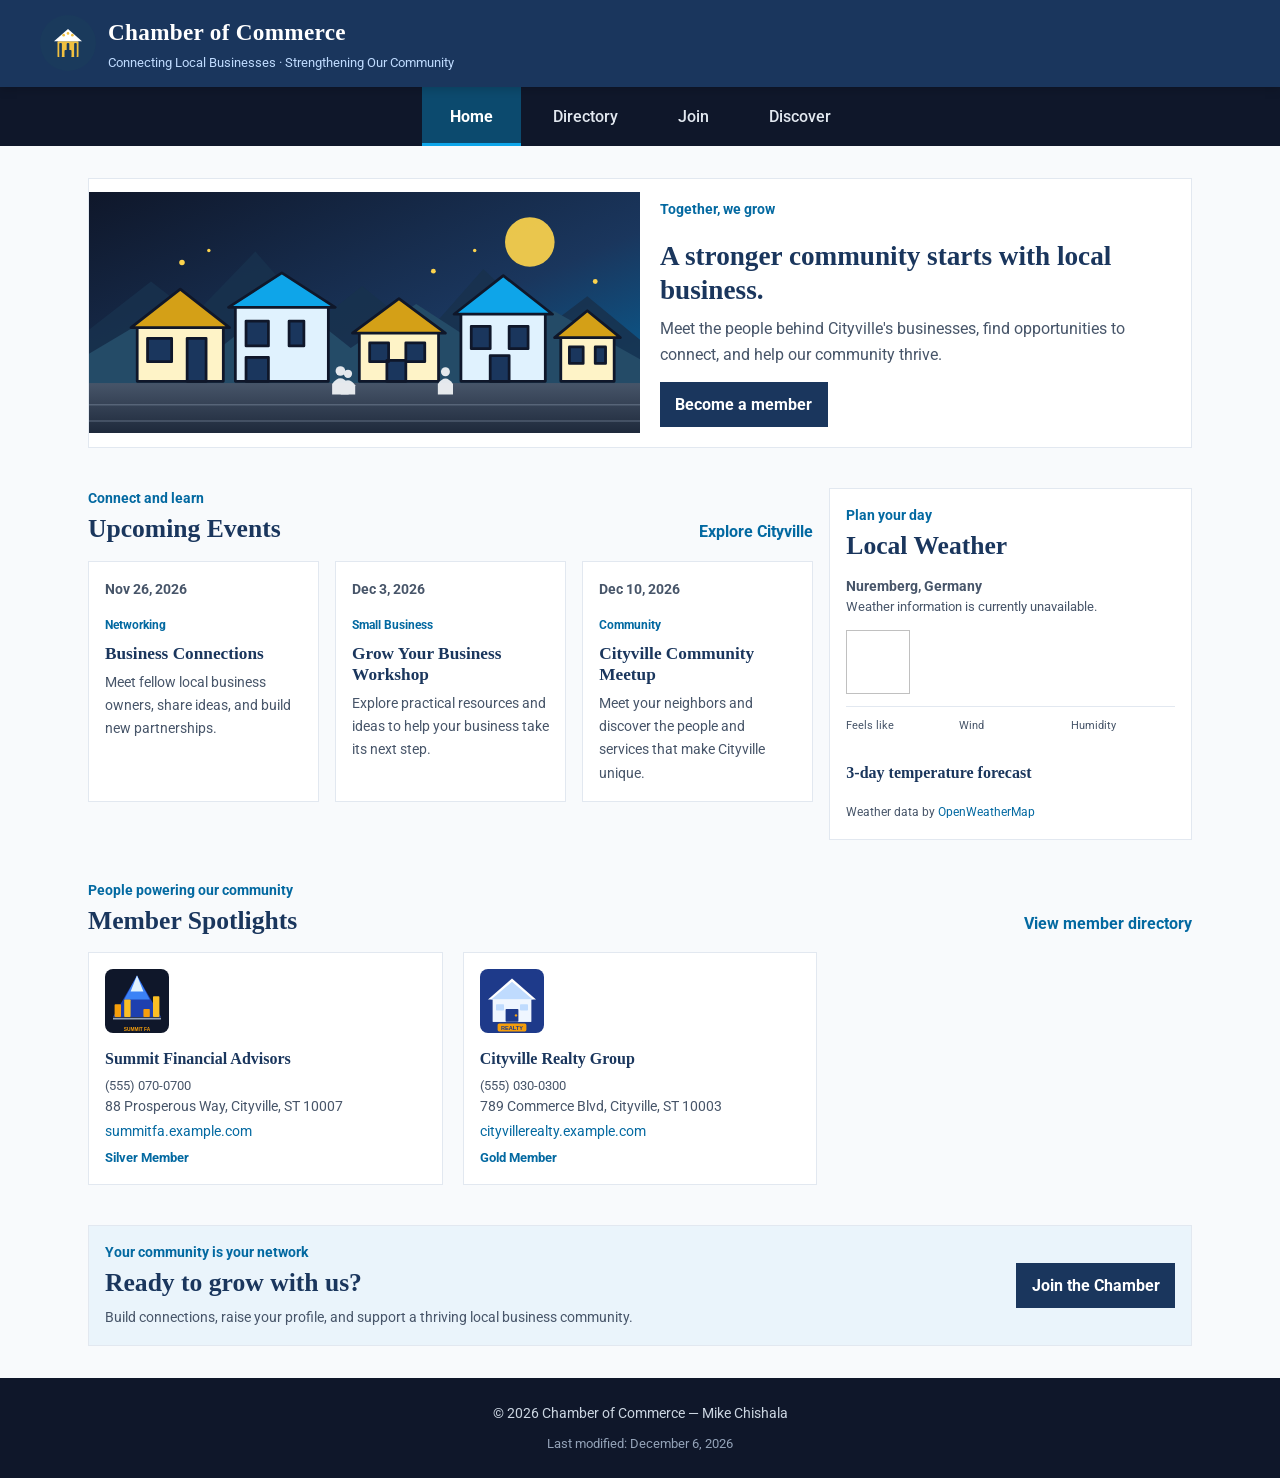
==== chamber/index.html @ 80c15a7c "home page for the chamber work." ====
<!DOCTYPE html>
<html lang="en">

<head>
  <meta charset="UTF-8">
  <meta name="viewport" content="width=device-width, initial-scale=1.0">

  <title>Home | Chamber of Commerce</title>
  <meta name="description"
        content="Connect with local businesses, discover community events, check local weather, and grow your business with the Chamber of Commerce.">
  <meta name="author" content="Mike Chishala">

  <link rel="icon" type="image/svg+xml" href="images/favicon.svg">
  <link rel="apple-touch-icon" href="images/favicon.svg">

  <link rel="preconnect" href="https://fonts.googleapis.com">
  <link rel="preconnect" href="https://fonts.gstatic.com" crossorigin>
  <link href="https://fonts.googleapis.com/css2?family=Roboto:wght@400;700&display=swap"
        rel="stylesheet" media="print" onload="this.media='all'">
  <noscript>
    <link href="https://fonts.googleapis.com/css2?family=Roboto:wght@400;700&display=swap" rel="stylesheet">
  </noscript>

  <meta property="og:type" content="website">
  <meta property="og:site_name" content="Chamber of Commerce">
  <meta property="og:title" content="Home | Chamber of Commerce">
  <meta property="og:description"
        content="Connect with local businesses, discover community events, check local weather, and grow your business with the Chamber of Commerce.">
  <meta property="og:image" content="https://bankai-code-op.github.io/wdd231/chamber/images/og-image.svg">
  <meta property="og:image:type" content="image/svg+xml">
  <meta property="og:image:width" content="1200">
  <meta property="og:image:height" content="630">
  <meta property="og:image:alt" content="Chamber of Commerce — connecting local businesses">
  <meta property="og:url" content="https://bankai-code-op.github.io/wdd231/chamber/index.html">
  <meta property="og:locale" content="en_US">

  <link rel="stylesheet" href="styles/normalize.css">
  <link rel="stylesheet" href="styles/small.css">
  <link rel="stylesheet" href="styles/larger.css" media="screen and (min-width: 768px)">

  <script src="scripts/navigation.js" defer></script>
  <script src="scripts/footer.js" defer></script>
  <script src="scripts/weather-config.local.js" defer></script>
  <script src="scripts/home.js" defer></script>
</head>

<body>
  <header>

    <div class="header-brand">

      <img src="images/favicon.svg"
           alt="Chamber of Commerce logo"
           width="48" height="48"
           class="header-logo">
      <div class="header-text">
        <span class="header-title">Chamber of Commerce</span>
        <p class="header-tagline">Connecting Local Businesses · Strengthening Our Community</p>
      </div>

    </div>

    <button id="menu" aria-label="Toggle navigation menu" aria-expanded="false">&#9776;</button>
  </header>

  <nav id="nav-bar" aria-label="Primary navigation">
    <a href="index.html" class="active" aria-current="page">Home</a>
    <a href="directory.html">Directory</a>
    <a href="join.html">Join</a>
    <a href="discover.html">Discover</a>
  </nav>

  <main class="home-main">

    <section class="home-hero" aria-labelledby="welcome-heading">
      <img class="hero-image"
           src="images/chamber-hero.svg"
           alt="Illustrated Cityville storefronts and community gathering beneath a bright sky"
           width="1600" height="700"
           fetchpriority="high" />

      <div class="hero-content">
        <p class="hero-eyebrow">Together, we grow</p>
        <h1 id="welcome-heading">A stronger community starts with local business.</h1>
        <p>Meet the people behind Cityville's businesses, find opportunities to connect, and help our community thrive.</p>
        <a class="button button-gold" href="join.html">Become a member</a>
      </div>

    </section>

    <div class="home-info-grid">

      <section class="home-section events-section" aria-labelledby="events-heading">

        <div class="section-heading">
          <div>
            <p class="section-eyebrow">Connect and learn</p>
            <h2 id="events-heading">Upcoming Events</h2>
          </div>
          <a class="text-link" href="discover.html">Explore Cityville</a>
        </div>

        <div class="event-grid">

          <article class="event-card">
            <p class="event-date"><time datetime="2026-11-26">Nov 26, 2026</time></p>
            <span class="event-label">Networking</span>
            <h3>Business Connections</h3>
            <p>Meet fellow local business owners, share ideas, and build new partnerships.</p>
          </article>

          <article class="event-card">
            <p class="event-date"><time datetime="2026-12-03">Dec 3, 2026</time></p>
            <span class="event-label">Small Business</span>
            <h3>Grow Your Business Workshop</h3>
            <p>Explore practical resources and ideas to help your business take its next step.</p>
          </article>

          <article class="event-card">

            <p class="event-date"><time datetime="2026-12-10">Dec 10, 2026</time></p>
            <span class="event-label">Community</span>
            <h3>Cityville Community Meetup</h3>
            <p>Meet your neighbors and discover the people and services that make Cityville unique.</p>
          </article>

        </div>
      </section>

      <section class="weather-section" aria-labelledby="weather-heading">
        <div class="section-heading">

          <div>
            <p class="section-eyebrow">Plan your day</p>
            <h2 id="weather-heading">Local Weather</h2>
          </div>

        </div>

        <div class="weather-current" aria-live="polite">

          <p class="weather-location">Nuremberg, Germany</p>
          <p id="weather-status">Loading current conditions…</p>
          <div id="weather-current-details" class="weather-current-details" hidden>
            <img id="weather-icon" class="weather-icon" alt="" width="64" height="64">

            <div>
              <p id="weather-temperature" class="weather-temperature"></p>
              <p id="weather-description" class="weather-description"></p>
            </div>

          </div>

          <dl id="weather-extras" class="weather-extras" hidden>
            <div><dt>Feels like</dt>
            <dd id="weather-feels-like"></dd>
            </div>

            <div><dt>Wind</dt>
            <dd id="weather-wind"></dd>
            </div>
            
            <div><dt>Humidity</dt>
            <dd id="weather-humidity"></dd>
            </div>
          </dl>

        </div>
        <div class="weather-forecast">
          
          <h3>3-day temperature forecast</h3>
          <ul id="weather-forecast-list" aria-live="polite">
            <li>Forecast loading…</li>
          </ul>

        </div>

        <p class="weather-credit">Weather data by <a href="https://openweathermap.org/" target="_blank" rel="noopener noreferrer">OpenWeatherMap</a></p>
      </section>
    </div>

    <section class="home-section member-spotlights" aria-labelledby="spotlights-heading">

      <div class="section-heading">

        <div>
          <p class="section-eyebrow">People powering our community</p>
          <h2 id="spotlights-heading">Member Spotlights</h2>
        </div>

        <a class="text-link" href="directory.html">View member directory</a>
      </div>

      <div class="spotlight-grid" id="spotlight-cards" aria-live="polite">
        <p class="spotlight-status">Loading member spotlights…</p>
      </div>
    </section>

    <section class="join-banner" aria-labelledby="join-heading">

      <div>
        <p class="section-eyebrow">Your community is your network</p>
        <h2 id="join-heading">Ready to grow with us?</h2>
        <p>Build connections, raise your profile, and support a thriving local business community.</p>
      </div>

      <a class="button button-light" href="join.html">Join the Chamber</a>
      
    </section>
  </main>

  <footer>
    <p>&copy; <span id="currentYear"></span> Chamber of Commerce &mdash; Mike Chishala</p>
    <p id="lastModified">Last modified: —</p>
  </footer>
</body>
</html>
---- chamber/styles/small.css ----
:root {
    --clr-primary-dark: #0f172a;
    --clr-primary: #1a365d;
    --clr-secondary: #0369a1;
    --clr-accent: #0ea5e9;
    --clr-gold: #d4a017;
    --clr-gold-light: #fef3c7;
    --clr-bg-page: #f8fafc;
    --clr-bg-card: #fff;
    --clr-border: #e2e8f0;
    --clr-text: #0f172a;
    --clr-text-muted: #475569;
    --clr-white: #fff;
    --ff-heading: 'Georgia', 'Times New Roman', serif;
    --ff-body: 'Roboto', 'Segoe UI', Arial, sans-serif;
    --transition: .2s ease;
    --radius: 8px;
    --shadow-sm: 0 2px 8px rgba(15, 23, 42, 0.07);
    --shadow-md: 0 4px 16px rgba(15, 23, 42, 0.11)
}

.member-card .website:hover,
.member-card .website:focus-visible {
    color: #075985;
    outline-color: #075985
}

*,
*::before,
*::after {
    box-sizing: border-box;
    margin: 0;
    padding: 0
}

html {
    scroll-behavior: smooth;
    overflow-x: hidden;
    font-size: 16px
}

body {
    font-family: var(--ff-body);
    background-color: var(--clr-bg-page);
    color: var(--clr-text);
    line-height: 1.6;
    min-height: 100vh;
    display: flex;
    flex-direction: column;
    overflow-x: hidden;
    -webkit-font-smoothing: antialiased
}

img {
    max-width: 100%;
    height: auto;
    display: block
}

a {
    color: var(--clr-secondary);
    text-decoration: none
}

a:hover,
a:focus-visible {
    color: #0369a1;
    text-decoration: underline;
    outline: 2px solid var(--clr-secondary);
    outline-offset: 2px
}

h1,
h2,
h3,
h4 {
    font-family: var(--ff-heading);
    line-height: 1.25
}

header {
    background-color: var(--clr-primary);
    color: var(--clr-white);
    display: flex;
    align-items: center;
    justify-content: space-between;
    padding: .75rem 1rem;
    box-shadow: 0 2px 10px rgba(0, 0, 0, 0.18);
    position: sticky;
    top: 0;
    z-index: 100
}

.header-brand {
    display: flex;
    align-items: center;
    gap: .75rem;
    min-width: 0
}

.header-logo {
    width: 48px;
    height: 48px;
    flex-shrink: 0;
    border-radius: 6px
}

.header-text {
    min-width: 0
}

.header-title {
    font-family: var(--ff-heading);
    font-size: 1.1rem;
    font-weight: 700;
    color: var(--clr-white);
    letter-spacing: .3px;
    white-space: nowrap;
    overflow: hidden;
    text-overflow: ellipsis
}

.header-tagline {
    font-size: .72rem;
    color: #bfdbfe;
    margin-top: .1rem;
    white-space: nowrap;
    overflow: hidden;
    text-overflow: ellipsis
}

#menu {
    background: transparent;
    border: 1px solid rgba(255, 255, 255, 0.35);
    color: var(--clr-white);
    font-size: 1.5rem;
    line-height: 1;
    width: 44px;
    height: 44px;
    border-radius: var(--radius);
    cursor: pointer;
    display: flex;
    align-items: center;
    justify-content: center;
    flex-shrink: 0;
    transition: background-color var(--transition), border-color var(--transition)
}

#menu:hover,
#menu:focus-visible {
    background-color: rgba(255, 255, 255, 0.2);
    border-color: var(--clr-white);
    outline: 0
}

#nav-bar {
    display: none;
    flex-direction: column;
    background-color: var(--clr-primary-dark);
    width: 100%
}

#nav-bar.open {
    display: flex
}

#nav-bar a {
    display: block;
    color: #e2e8f0;
    text-decoration: none;
    padding: .9rem 1.25rem;
    font-size: 1rem;
    font-weight: 500;
    border-bottom: 1px solid rgba(255, 255, 255, 0.07);
    border-left: 4px solid transparent;
    transition: background-color var(--transition), color var(--transition), border-color var(--transition)
}

#nav-bar a:hover,
#nav-bar a:focus-visible {
    background-color: #075985;
    color: var(--clr-white);
    border-left-color: var(--clr-accent);
    outline: 0
}

#nav-bar a.active,
#nav-bar a[aria-current="page"] {
    background-color: #0c4a6e;
    color: var(--clr-white);
    font-weight: 700;
    border-left-color: var(--clr-accent)
}

main {
    flex: 1;
    width: 100%;
    padding: 1.25rem 1rem;
    display: flex;
    flex-direction: column;
    gap: 1.5rem
}

.directory-section h1 {
    font-size: 1.6rem;
    color: var(--clr-primary);
    border-bottom: 3px solid var(--clr-secondary);
    padding-bottom: .35rem;
    margin-bottom: .5rem
}

.directory-section>p {
    color: var(--clr-text-muted);
    margin-bottom: 1.25rem;
    font-size: .95rem
}

.view-controls {
    display: flex;
    gap: .5rem;
    margin-bottom: 1rem;
    align-items: center
}

.view-btn {
    background: var(--clr-bg-card);
    border: 1px solid var(--clr-border);
    border-radius: var(--radius);
    color: var(--clr-text-muted);
    cursor: pointer;
    font-size: 1.1rem;
    width: 38px;
    height: 38px;
    display: flex;
    align-items: center;
    justify-content: center;
    transition: background-color var(--transition), color var(--transition), border-color var(--transition)
}

.view-btn:hover,
.view-btn:focus-visible {
    background-color: var(--clr-primary);
    color: var(--clr-white);
    border-color: var(--clr-primary);
    outline: 0
}

.view-btn.active {
    background-color: var(--clr-primary);
    color: var(--clr-white);
    border-color: var(--clr-primary)
}

#member-cards {
    display: grid;
    grid-template-columns: 1fr;
    gap: 1rem;
    min-height: 400px
}

#member-cards.list-view {
    grid-template-columns: 1fr;
    gap: .6rem
}

.member-card {
    background: var(--clr-bg-card);
    border: 1px solid var(--clr-border);
    border-radius: var(--radius);
    padding: 1.25rem;
    box-shadow: var(--shadow-sm);
    display: flex;
    flex-direction: column;
    gap: .4rem;
    transition: transform var(--transition), box-shadow var(--transition)
}

.member-card:hover {
    transform: translateY(-3px);
    box-shadow: var(--shadow-md)
}

.member-card img {
    width: 80px;
    height: 80px;
    object-fit: contain;
    border-radius: 6px;
    margin-bottom: .5rem;
    align-self: center
}

.member-card h2 {
    font-family: var(--ff-heading);
    font-size: 1.1rem;
    color: var(--clr-primary)
}

.member-card address {
    font-style: normal;
    font-size: .88rem;
    color: var(--clr-text-muted);
    line-height: 1.5
}

.member-card .phone {
    font-size: .9rem;
    color: var(--clr-text)
}

.member-card .website {
    font-size: .88rem;
    font-weight: 500
}

.membership-level {
    display: inline-block;
    font-size: .72rem;
    font-weight: 700;
    letter-spacing: .5px;
    text-transform: uppercase;
    padding: .2rem .6rem;
    border-radius: 999px;
    align-self: flex-start;
    margin-top: .25rem
}

.membership-level.member {
    background-color: var(--clr-border);
    color: var(--clr-text-muted)
}

.membership-level.silver {
    background-color: #f1f5f9;
    color: #475569;
    border: 1px solid #94a3b8
}

.membership-level.gold {
    background-color: var(--clr-gold-light);
    color: #92400e;
    border: 1px solid var(--clr-gold)
}

.member-card .industry {
    font-size: .75rem;
    font-weight: 600;
    text-transform: uppercase;
    letter-spacing: .5px;
    color: var(--clr-secondary);
    margin-bottom: .1rem
}

.member-card .tagline {
    font-size: .82rem;
    color: var(--clr-text-muted);
    font-style: italic;
    margin-top: .2rem
}

.member-card .founded {
    font-size: .78rem;
    color: var(--clr-text-muted)
}

.loading-msg,
.error-msg {
    grid-column: 1 / -1;
    text-align: center;
    padding: 2rem 1rem;
    color: var(--clr-text-muted);
    font-size: 1rem
}

.error-msg {
    color: #b91c1c;
    background-color: #fff1f2;
    border: 1px solid #fecdd3;
    border-radius: var(--radius)
}

#member-cards.list-view .member-card {
    flex-direction: row;
    align-items: center;
    gap: 1rem;
    padding: .75rem 1rem
}

#member-cards.list-view .member-card img {
    width: 50px;
    height: 50px;
    margin-bottom: 0;
    flex-shrink: 0
}

#member-cards.list-view .member-card h2 {
    font-size: 1rem
}

#member-cards.list-view .member-card address,
#member-cards.list-view .member-card .phone,
#member-cards.list-view .member-card .website {
    font-size: .82rem
}

#member-cards.list-view .member-card .tagline,
#member-cards.list-view .member-card .founded {
    display: none
}

footer {
    background-color: var(--clr-primary-dark);
    color: #e2e8f0;
    text-align: center;
    padding: 1.5rem 1rem;
    margin-top: auto;
    display: flex;
    flex-direction: column;
    align-items: center;
    gap: .6rem
}

footer p {
    font-size: .88rem;
    color: #cbd5e1
}

#lastModified {
    font-size: .8rem;
    color: #94a3b8;
    min-height: 1.2em
}

.home-main {
    gap: 1.5rem
}

.home-hero {
    display: flex;
    flex-direction: column;
    background: var(--clr-bg-card);
    border: 1px solid var(--clr-border)
}

.hero-image {
    width: 100%;
    height: auto
}

.hero-content {
    padding: 1.25rem
}

.hero-eyebrow,
.section-eyebrow {
    color: var(--clr-secondary);
    font-size: .85rem;
    font-weight: 700;
    margin-bottom: .35rem
}

.home-hero h1 {
    color: var(--clr-primary);
    font-size: 1.7rem;
    margin-bottom: .6rem
}

.home-hero .hero-content > p:not(.hero-eyebrow) {
    color: var(--clr-text-muted);
    margin-bottom: .9rem
}

.button {
    display: inline-block;
    padding: .55rem .9rem;
    border: 1px solid var(--clr-primary);
    font-weight: 700;
}

.button-gold,
.button-light {
    color: var(--clr-white);
    background: var(--clr-primary);
    border-color: var(--clr-primary)
}

.home-section {
    display: flex;
    flex-direction: column;
    gap: 1rem
}

.home-info-grid {
    display: grid;
    grid-template-columns: 1fr;
    gap: 1.25rem
}

.section-heading {
    display: flex;
    flex-direction: column;
    align-items: flex-start;
    gap: .6rem
}

.section-heading h2,
.join-banner h2 {
    color: var(--clr-primary);
    font-size: 1.4rem
}

.section-heading .section-eyebrow,
.join-banner .section-eyebrow {
    margin-bottom: .2rem
}

.text-link {
    font-weight: 700
}

.event-grid,
.spotlight-grid {
    display: grid;
    grid-template-columns: 1fr;
    gap: 1rem
}

.event-card,
.spotlight-card {
    background: var(--clr-bg-card);
    border: 1px solid var(--clr-border);
}

.event-card {
    padding: 1rem
}

.event-date {
    margin-bottom: .6rem;
    color: var(--clr-text-muted);
    font-size: .82rem;
    font-weight: 700
}

.event-label {
    display: inline-block;
    margin-bottom: .55rem;
    color: var(--clr-secondary);
    font-size: .72rem;
    font-weight: 700
}

.event-card h3,
.spotlight-card h3 {
    color: var(--clr-primary);
    font-size: 1.08rem;
    margin-bottom: .4rem
}

.event-card p,
.spotlight-card p,
.join-banner p:not(.section-eyebrow) {
    color: var(--clr-text-muted);
    font-size: .9rem
}

.weather-section {
    padding: 1rem;
    border: 1px solid var(--clr-border);
    background: var(--clr-bg-card)
}

.weather-section .section-heading {
    margin-bottom: .85rem
}

.weather-location {
    color: var(--clr-text-muted);
    font-size: .85rem;
    font-weight: 700
}

#weather-status {
    min-height: 1.3rem;
    color: var(--clr-text-muted);
    font-size: .8rem
}

.weather-current-details {
    display: flex;
    align-items: center;
    gap: 1rem;
    margin: .75rem 0
}

.weather-icon {
    width: 64px;
    height: 64px;
    object-fit: contain
}

.weather-temperature {
    color: var(--clr-primary);
    font-size: 1.7rem;
    font-weight: 700;
}

.weather-description {
    color: var(--clr-text-muted);
    font-size: .9rem;
    text-transform: capitalize
}

.weather-extras {
    display: grid;
    grid-template-columns: repeat(3, 1fr);
    gap: .5rem;
    padding: .6rem 0;
    border-top: 1px solid var(--clr-border)
}

.weather-extras div {
    display: flex;
    flex-direction: column;
    gap: .15rem
}

.weather-extras dt {
    color: var(--clr-text-muted);
    font-size: .7rem
}

.weather-extras dd {
    color: var(--clr-primary);
    font-size: .8rem;
    font-weight: 700
}

.weather-forecast {
    margin-top: 1rem
}

.weather-forecast h3 {
    margin-bottom: .5rem;
    color: var(--clr-primary);
    font-size: 1rem
}

#weather-forecast-list {
    display: flex;
    flex-direction: column;
    gap: .35rem;
    list-style: none
}

#weather-forecast-list li {
    display: grid;
    grid-template-columns: minmax(4rem, 1fr) 2rem auto;
    align-items: center;
    gap: .4rem;
    padding: .35rem 0;
    border-top: 1px solid var(--clr-border);
    font-size: .78rem
}

.forecast-date {
    color: var(--clr-text-muted)
}

.forecast-condition {
    text-align: center;
    font-size: 1rem
}

.forecast-condition img {
    display: inline-block;
    width: 32px;
    height: 32px;
    vertical-align: middle
}

.forecast-temperatures {
    color: var(--clr-primary);
    font-weight: 700;
    text-align: right
}

.weather-credit {
    margin-top: .8rem;
    color: var(--clr-text-muted);
    font-size: .75rem
}

.spotlight-card {
    display: flex;
    align-items: center;
    gap: 1rem;
    padding: .8rem
}

.spotlight-card address {
    color: var(--clr-text-muted);
    font-size: .85rem;
    font-style: normal
}

.spotlight-card a {
    display: inline-block;
    margin-top: .2rem;
    font-size: .85rem
}

.spotlight-card img {
    width: 64px;
    height: 64px;
    flex: 0 0 64px;
    object-fit: contain
}

.spotlight-card h3 {
    font-size: 1rem
}

.spotlight-card p {
    font-size: .8rem
}

.spotlight-card .spotlight-level {
    margin-top: .25rem;
    color: var(--clr-secondary);
    font-weight: 700
}

.spotlight-status {
    grid-column: 1 / -1;
    padding: .75rem;
    color: var(--clr-text-muted)
}

.join-banner {
    display: flex;
    flex-direction: column;
    align-items: flex-start;
    gap: 1rem;
    padding: 1rem;
    border: 1px solid var(--clr-border);
    background: #eaf4fb
}

.join-banner h2 {
    margin-bottom: .4rem
}

.button-light {
    flex-shrink: 0
}
---- chamber/styles/larger.css ----
@media screen and (min-width:768px) {
    header {
        padding: .85rem 2.5rem
    }

    .header-logo {
        width: 56px;
        height: 56px
    }

    .header-title {
        font-size: 1.45rem
    }

    .header-tagline {
        font-size: .82rem
    }

    #menu {
        display: none
    }

    #nav-bar {
        display: flex !important;
        flex-direction: row;
        align-items: center;
        justify-content: center;
        background-color: var(--clr-primary-dark);
        gap: .25rem;
        padding: 0 2rem;
        width: 100%
    }

    #nav-bar a {
        display: inline-flex;
        align-items: center;
        justify-content: center;
        padding: .85rem 1.75rem;
        border-left: 0;
        border-bottom: 3px solid transparent;
        border-top: 3px solid transparent;
        font-size: 1rem;
        font-weight: 500;
        transition: background-color var(--transition), color var(--transition), border-color var(--transition)
    }

    #nav-bar a:hover,
    #nav-bar a:focus-visible {
        background-color: #075985;
        color: var(--clr-white);
        border-bottom-color: var(--clr-accent);
        outline: 0
    }

    #nav-bar a.active,
    #nav-bar a[aria-current="page"] {
        background-color: #0c4a6e;
        color: var(--clr-white);
        font-weight: 700;
        border-left: 0;
        border-bottom-color: var(--clr-accent)
    }

    main {
        padding: 2rem 3rem;
        max-width: 1200px;
        margin: 0 auto;
        width: 100%
    }

    .directory-section h1 {
        font-size: 2rem
    }

    .directory-section>p {
        font-size: 1rem
    }

    .home-main {
        gap: 2.5rem
    }

    .home-hero {
        flex-direction: row;
        align-items: center
    }

    .home-hero .hero-image,
    .home-hero .hero-content {
        width: 50%
    }

    .home-info-grid {
        grid-template-columns: 2fr 1fr;
        align-items: start;
        gap: 1rem
    }

    .events-section {
        min-width: 0
    }

    .home-hero .hero-content > p:not(.hero-eyebrow) {
        font-size: 1rem
    }

    .section-heading {
        flex-direction: row;
        align-items: flex-end;
        justify-content: space-between
    }

    .section-heading h2,
    .join-banner h2 {
        font-size: 1.6rem
    }

    .event-grid {
        grid-template-columns: repeat(2, 1fr);
        gap: 1rem
    }

    .spotlight-grid {
        grid-template-columns: repeat(3, 1fr);
        gap: 1.25rem
    }

    .spotlight-card {
        align-items: flex-start;
        flex-direction: column;
        padding: 1rem
    }

    .join-banner {
        flex-direction: row;
        align-items: center;
        justify-content: space-between
    }

    #member-cards {
        grid-template-columns: repeat(2, 1fr);
        gap: 1.25rem
    }

    .member-card img {
        width: 90px;
        height: 90px
    }

    .member-card h2 {
        font-size: 1.15rem
    }

    footer {
        flex-direction: column;
        justify-content: center;
        align-items: center;
        text-align: center;
        padding: 1.5rem 2.5rem
    }
}

@media screen and (min-width:1024px) {
    .event-grid {
        grid-template-columns: repeat(3, 1fr)
    }

    #member-cards {
        grid-template-columns: repeat(3, 1fr)
    }

    .member-card img {
        width: 100px;
        height: 100px
    }

}
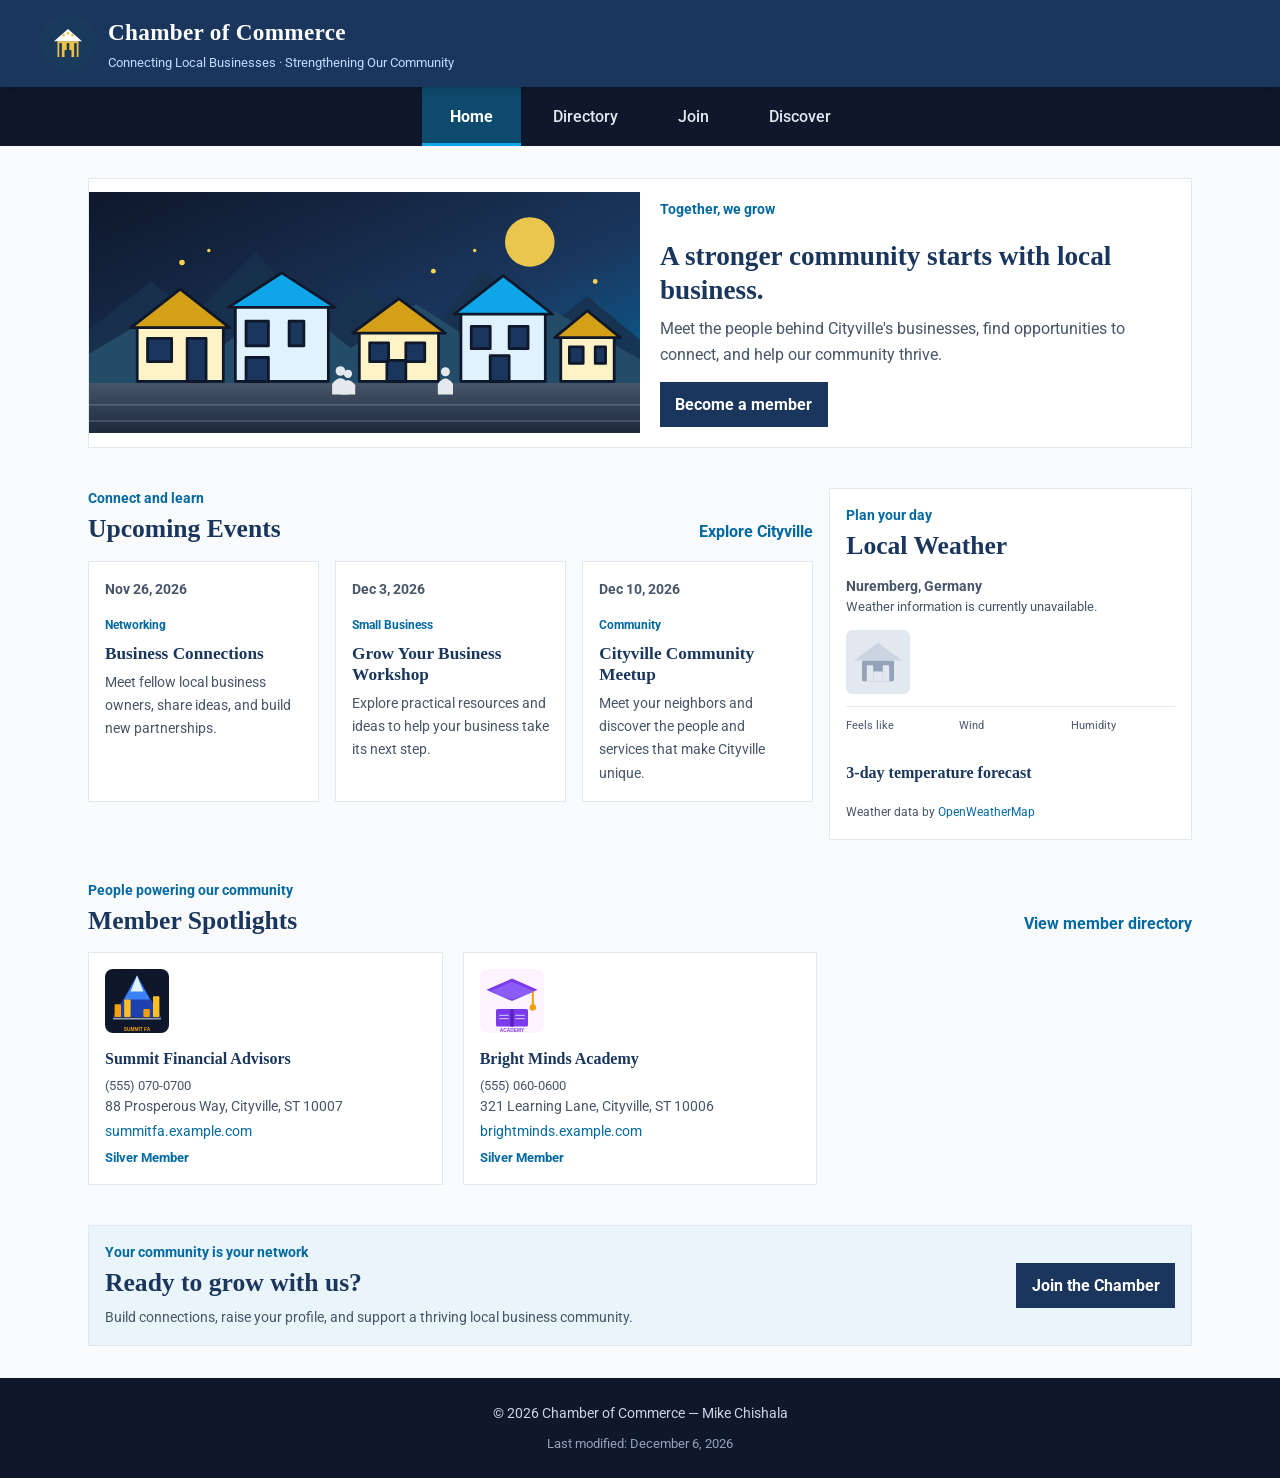
==== commit d0b9ce12: "a few  things changed" ====
--- a/chamber/index.html
+++ b/chamber/index.html
@@ -16,7 +16,7 @@
   <link rel="preconnect" href="https://fonts.googleapis.com">
   <link rel="preconnect" href="https://fonts.gstatic.com" crossorigin>
   <link href="https://fonts.googleapis.com/css2?family=Roboto:wght@400;700&display=swap"
-        rel="stylesheet" media="print" onload="this.media='all'">
+        rel="stylesheet">
   <noscript>
     <link href="https://fonts.googleapis.com/css2?family=Roboto:wght@400;700&display=swap" rel="stylesheet">
   </noscript>
@@ -142,7 +142,7 @@
           <p class="weather-location">Nuremberg, Germany</p>
           <p id="weather-status">Loading current conditions…</p>
           <div id="weather-current-details" class="weather-current-details" hidden>
-            <img id="weather-icon" class="weather-icon" alt="" width="64" height="64">
+            <img id="weather-icon" class="weather-icon" src="images/placeholder-logo.svg" alt="" width="64" height="64">
 
             <div>
               <p id="weather-temperature" class="weather-temperature"></p>
--- a/chamber/styles/larger.css
+++ b/chamber/styles/larger.css
@@ -21,7 +21,7 @@
     }
 
     #nav-bar {
-        display: flex !important;
+        display: flex;
         flex-direction: row;
         align-items: center;
         justify-content: center;
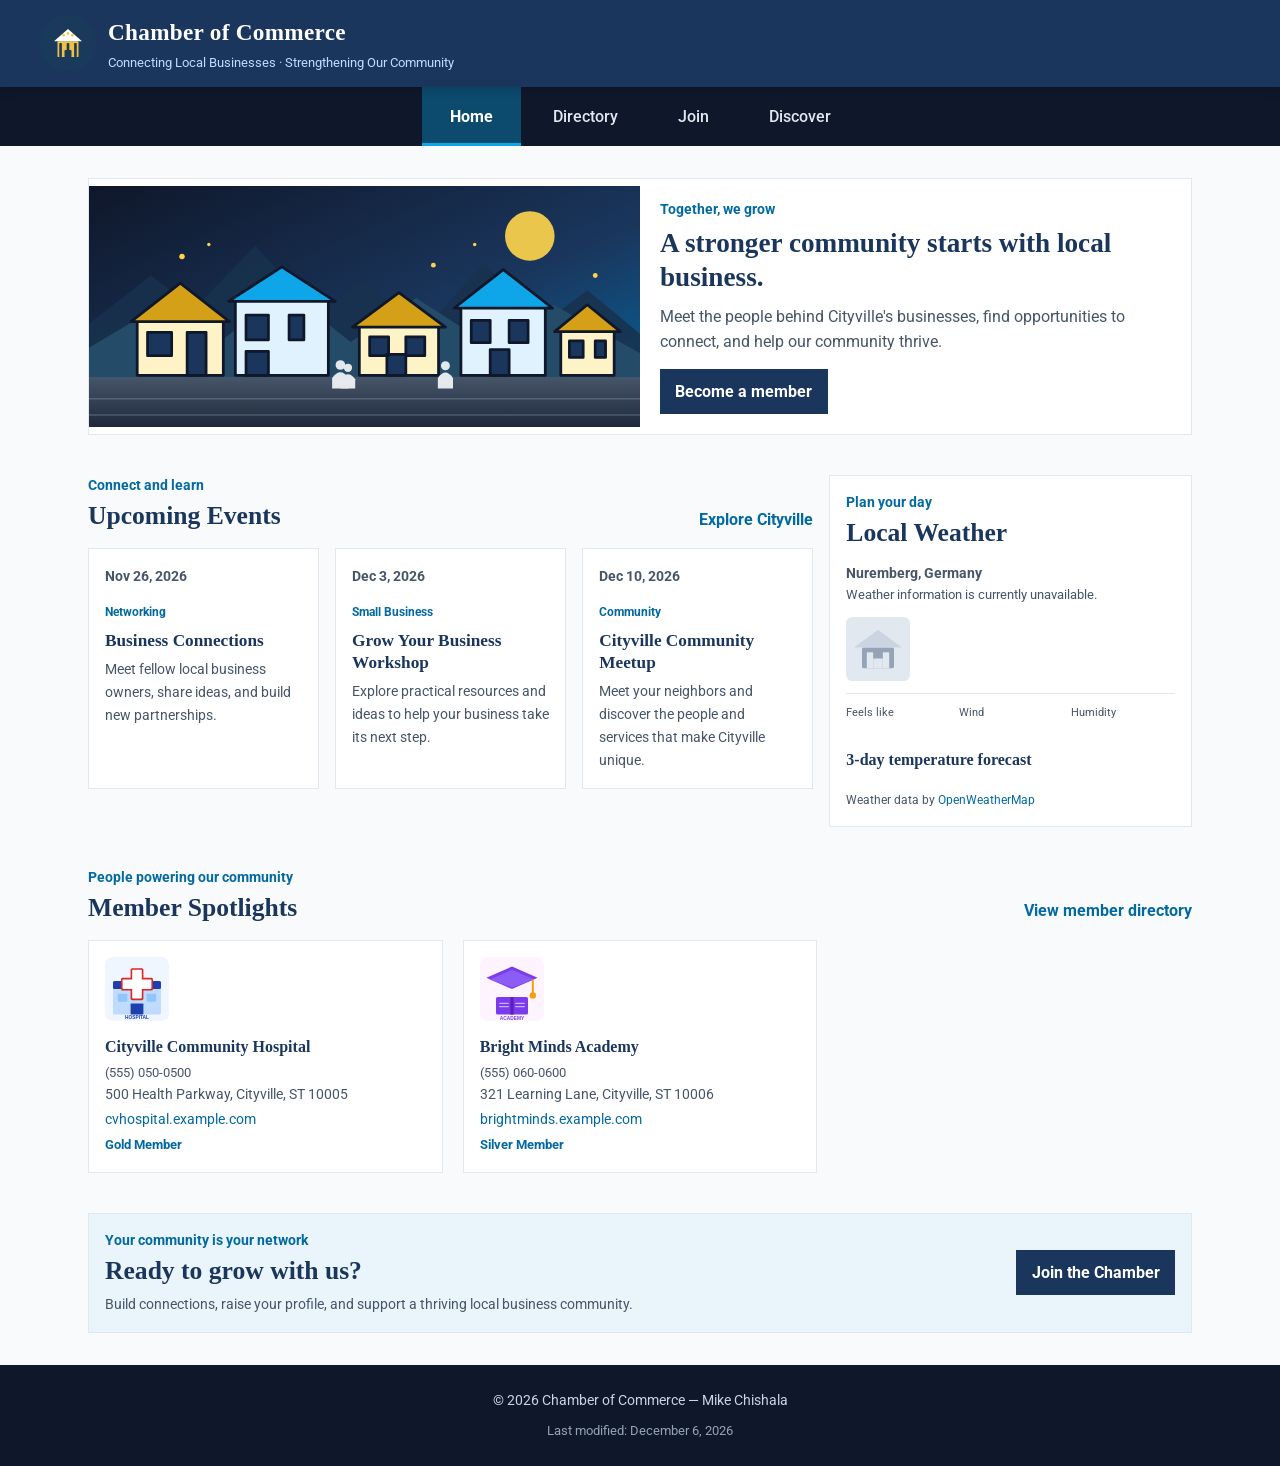
==== commit 662e2c9c: "." ====
--- a/chamber/index.html
+++ b/chamber/index.html
@@ -34,7 +34,6 @@
   <meta property="og:url" content="https://bankai-code-op.github.io/wdd231/chamber/index.html">
   <meta property="og:locale" content="en_US">
 
-  <link rel="stylesheet" href="styles/normalize.css">
   <link rel="stylesheet" href="styles/small.css">
   <link rel="stylesheet" href="styles/larger.css" media="screen and (min-width: 768px)">
 
@@ -142,7 +141,7 @@
           <p class="weather-location">Nuremberg, Germany</p>
           <p id="weather-status">Loading current conditions…</p>
           <div id="weather-current-details" class="weather-current-details" hidden>
-            <img id="weather-icon" class="weather-icon" src="images/placeholder-logo.svg" alt="" width="64" height="64">
+            <img id="weather-icon" class="weather-icon" src="images/placeholder-logo.svg" alt="Weather condition" width="64" height="64">
 
             <div>
               <p id="weather-temperature" class="weather-temperature"></p>
--- a/chamber/styles/small.css
+++ b/chamber/styles/small.css
@@ -6,23 +6,41 @@
     --clr-gold: #d4a017;
     --clr-gold-light: #fef3c7;
     --clr-bg-page: #f8fafc;
-    --clr-bg-card: #fff;
+    --clr-bg-card: #ffffff;
     --clr-border: #e2e8f0;
     --clr-text: #0f172a;
     --clr-text-muted: #475569;
-    --clr-white: #fff;
+    --clr-white: #ffffff;
+    --clr-link-hover: #075985;
+    --clr-nav-light: #bfdbfe;
+    --clr-nav-active: #0c4a6e;
+    --clr-border-light: #e2e8f0;
+    --clr-silver-bg: #f1f5f9;
+    --clr-border-muted: #94a3b8;
+    --clr-gold-text: #92400e;
+    --clr-error-text: #b91c1c;
+    --clr-error-bg: #fff1f2;
+    --clr-error-border: #fecdd3;
+    --clr-footer-text: #cbd5e1;
+    --clr-banner-bg: #eaf4fb;
+    --clr-white-35: #ffffff59;
+    --clr-white-20: #ffffff33;
+    --clr-white-07: #ffffff12;
+    --clr-shadow-dark: #0000002e;
+    --clr-shadow-light: #0f172a12;
+    --clr-shadow-medium: #0f172a1c;
     --ff-heading: 'Georgia', 'Times New Roman', serif;
     --ff-body: 'Roboto', 'Segoe UI', Arial, sans-serif;
     --transition: .2s ease;
     --radius: 8px;
-    --shadow-sm: 0 2px 8px rgba(15, 23, 42, 0.07);
-    --shadow-md: 0 4px 16px rgba(15, 23, 42, 0.11)
+    --shadow-sm: 0 2px 8px #0f172a12;
+    --shadow-md: 0 4px 16px #0f172a1c
 }
 
 .member-card .website:hover,
 .member-card .website:focus-visible {
-    color: #075985;
-    outline-color: #075985
+    color: var(--clr-link-hover);
+    outline-color: var(--clr-link-hover)
 }
 
 *,
@@ -64,7 +82,7 @@
 
 a:hover,
 a:focus-visible {
-    color: #0369a1;
+    color: var(--clr-secondary);
     text-decoration: underline;
     outline: 2px solid var(--clr-secondary);
     outline-offset: 2px
@@ -85,7 +103,7 @@
     align-items: center;
     justify-content: space-between;
     padding: .75rem 1rem;
-    box-shadow: 0 2px 10px rgba(0, 0, 0, 0.18);
+    box-shadow: 0 2px 10px var(--clr-shadow-dark);
     position: sticky;
     top: 0;
     z-index: 100
@@ -122,7 +140,7 @@
 
 .header-tagline {
     font-size: .72rem;
-    color: #bfdbfe;
+    color: var(--clr-nav-light);
     margin-top: .1rem;
     white-space: nowrap;
     overflow: hidden;
@@ -131,7 +149,7 @@
 
 #menu {
     background: transparent;
-    border: 1px solid rgba(255, 255, 255, 0.35);
+    border: 1px solid var(--clr-white-35);
     color: var(--clr-white);
     font-size: 1.5rem;
     line-height: 1;
@@ -148,7 +166,7 @@
 
 #menu:hover,
 #menu:focus-visible {
-    background-color: rgba(255, 255, 255, 0.2);
+    background-color: var(--clr-white-20);
     border-color: var(--clr-white);
     outline: 0
 }
@@ -166,19 +184,19 @@
 
 #nav-bar a {
     display: block;
-    color: #e2e8f0;
+    color: var(--clr-border-light);
     text-decoration: none;
     padding: .9rem 1.25rem;
     font-size: 1rem;
     font-weight: 500;
-    border-bottom: 1px solid rgba(255, 255, 255, 0.07);
+    border-bottom: 1px solid var(--clr-white-07);
     border-left: 4px solid transparent;
     transition: background-color var(--transition), color var(--transition), border-color var(--transition)
 }
 
 #nav-bar a:hover,
 #nav-bar a:focus-visible {
-    background-color: #075985;
+    background-color: var(--clr-link-hover);
     color: var(--clr-white);
     border-left-color: var(--clr-accent);
     outline: 0
@@ -186,7 +204,7 @@
 
 #nav-bar a.active,
 #nav-bar a[aria-current="page"] {
-    background-color: #0c4a6e;
+    background-color: var(--clr-nav-active);
     color: var(--clr-white);
     font-weight: 700;
     border-left-color: var(--clr-accent)
@@ -330,14 +348,14 @@
 }
 
 .membership-level.silver {
-    background-color: #f1f5f9;
-    color: #475569;
-    border: 1px solid #94a3b8
+    background-color: var(--clr-silver-bg);
+    color: var(--clr-text-muted);
+    border: 1px solid var(--clr-border-muted)
 }
 
 .membership-level.gold {
     background-color: var(--clr-gold-light);
-    color: #92400e;
+    color: var(--clr-gold-text);
     border: 1px solid var(--clr-gold)
 }
 
@@ -372,9 +390,9 @@
 }
 
 .error-msg {
-    color: #b91c1c;
-    background-color: #fff1f2;
-    border: 1px solid #fecdd3;
+    color: var(--clr-error-text);
+    background-color: var(--clr-error-bg);
+    border: 1px solid var(--clr-error-border);
     border-radius: var(--radius)
 }
 
@@ -409,7 +427,7 @@
 
 footer {
     background-color: var(--clr-primary-dark);
-    color: #e2e8f0;
+    color: var(--clr-border-light);
     text-align: center;
     padding: 1.5rem 1rem;
     margin-top: auto;
@@ -421,12 +439,12 @@
 
 footer p {
     font-size: .88rem;
-    color: #cbd5e1
+    color: var(--clr-footer-text)
 }
 
 #lastModified {
     font-size: .8rem;
-    color: #94a3b8;
+    color: var(--clr-border-muted);
     min-height: 1.2em
 }
 
@@ -743,7 +761,7 @@
     gap: 1rem;
     padding: 1rem;
     border: 1px solid var(--clr-border);
-    background: #eaf4fb
+    background: var(--clr-banner-bg)
 }
 
 .join-banner h2 {
--- a/chamber/styles/larger.css
+++ b/chamber/styles/larger.css
@@ -46,7 +46,7 @@
 
     #nav-bar a:hover,
     #nav-bar a:focus-visible {
-        background-color: #075985;
+        background-color: var(--clr-link-hover);
         color: var(--clr-white);
         border-bottom-color: var(--clr-accent);
         outline: 0
@@ -54,7 +54,7 @@
 
     #nav-bar a.active,
     #nav-bar a[aria-current="page"] {
-        background-color: #0c4a6e;
+        background-color: var(--clr-nav-active);
         color: var(--clr-white);
         font-weight: 700;
         border-left: 0;
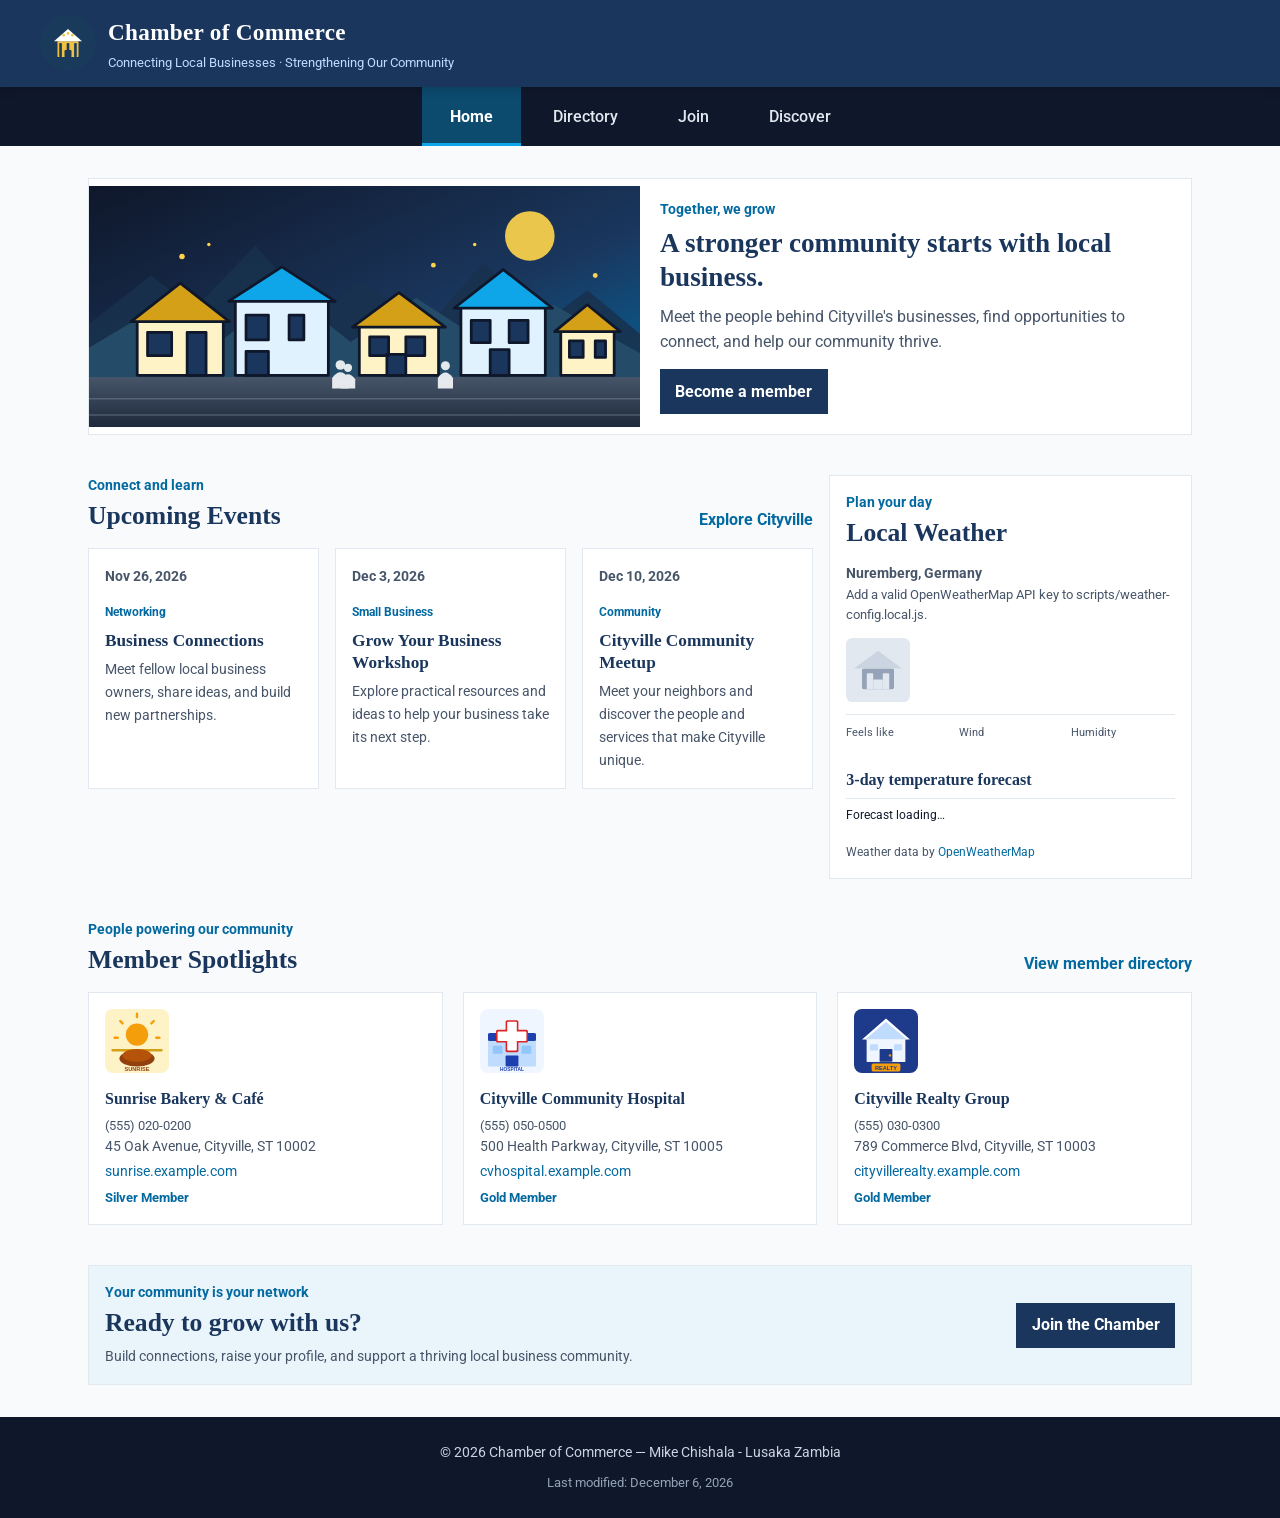
==== commit 42f8d198: "." ====
--- a/chamber/index.html
+++ b/chamber/index.html
@@ -76,10 +76,11 @@
            src="images/chamber-hero.svg"
            alt="Illustrated Cityville storefronts and community gathering beneath a bright sky"
            width="1600" height="700"
-           fetchpriority="high" />
+           fetchpriority="high">
 
       <div class="hero-content">
         <p class="hero-eyebrow">Together, we grow</p>
+
         <h1 id="welcome-heading">A stronger community starts with local business.</h1>
         <p>Meet the people behind Cityville's businesses, find opportunities to connect, and help our community thrive.</p>
         <a class="button button-gold" href="join.html">Become a member</a>
@@ -92,33 +93,38 @@
       <section class="home-section events-section" aria-labelledby="events-heading">
 
         <div class="section-heading">
+
           <div>
             <p class="section-eyebrow">Connect and learn</p>
             <h2 id="events-heading">Upcoming Events</h2>
           </div>
           <a class="text-link" href="discover.html">Explore Cityville</a>
+          
         </div>
 
         <div class="event-grid">
 
           <article class="event-card">
-            <p class="event-date"><time datetime="2026-11-26">Nov 26, 2026</time></p>
+            <p class="event-date"> <time datetime="2026-11-26">Nov 26, 2026</time> </p>
             <span class="event-label">Networking</span>
+
             <h3>Business Connections</h3>
             <p>Meet fellow local business owners, share ideas, and build new partnerships.</p>
           </article>
 
           <article class="event-card">
-            <p class="event-date"><time datetime="2026-12-03">Dec 3, 2026</time></p>
+            <p class="event-date"> <time datetime="2026-12-03">Dec 3, 2026</time> </p>
             <span class="event-label">Small Business</span>
+
             <h3>Grow Your Business Workshop</h3>
             <p>Explore practical resources and ideas to help your business take its next step.</p>
           </article>
 
           <article class="event-card">
 
-            <p class="event-date"><time datetime="2026-12-10">Dec 10, 2026</time></p>
+            <p class="event-date"> <time datetime="2026-12-10">Dec 10, 2026</time> </p>
             <span class="event-label">Community</span>
+
             <h3>Cityville Community Meetup</h3>
             <p>Meet your neighbors and discover the people and services that make Cityville unique.</p>
           </article>
@@ -165,6 +171,7 @@
           </dl>
 
         </div>
+
         <div class="weather-forecast">
           
           <h3>3-day temperature forecast</h3>
@@ -209,8 +216,8 @@
   </main>
 
   <footer>
-    <p>&copy; <span id="currentYear"></span> Chamber of Commerce &mdash; Mike Chishala</p>
-    <p id="lastModified">Last modified: —</p>
+    <p>&copy; <span id="currentYear"> </span> Chamber of Commerce &mdash; Mike Chishala - Lusaka Zambia</p>
+    <p id="lastModified">Last modified:</p>
   </footer>
 </body>
 </html>
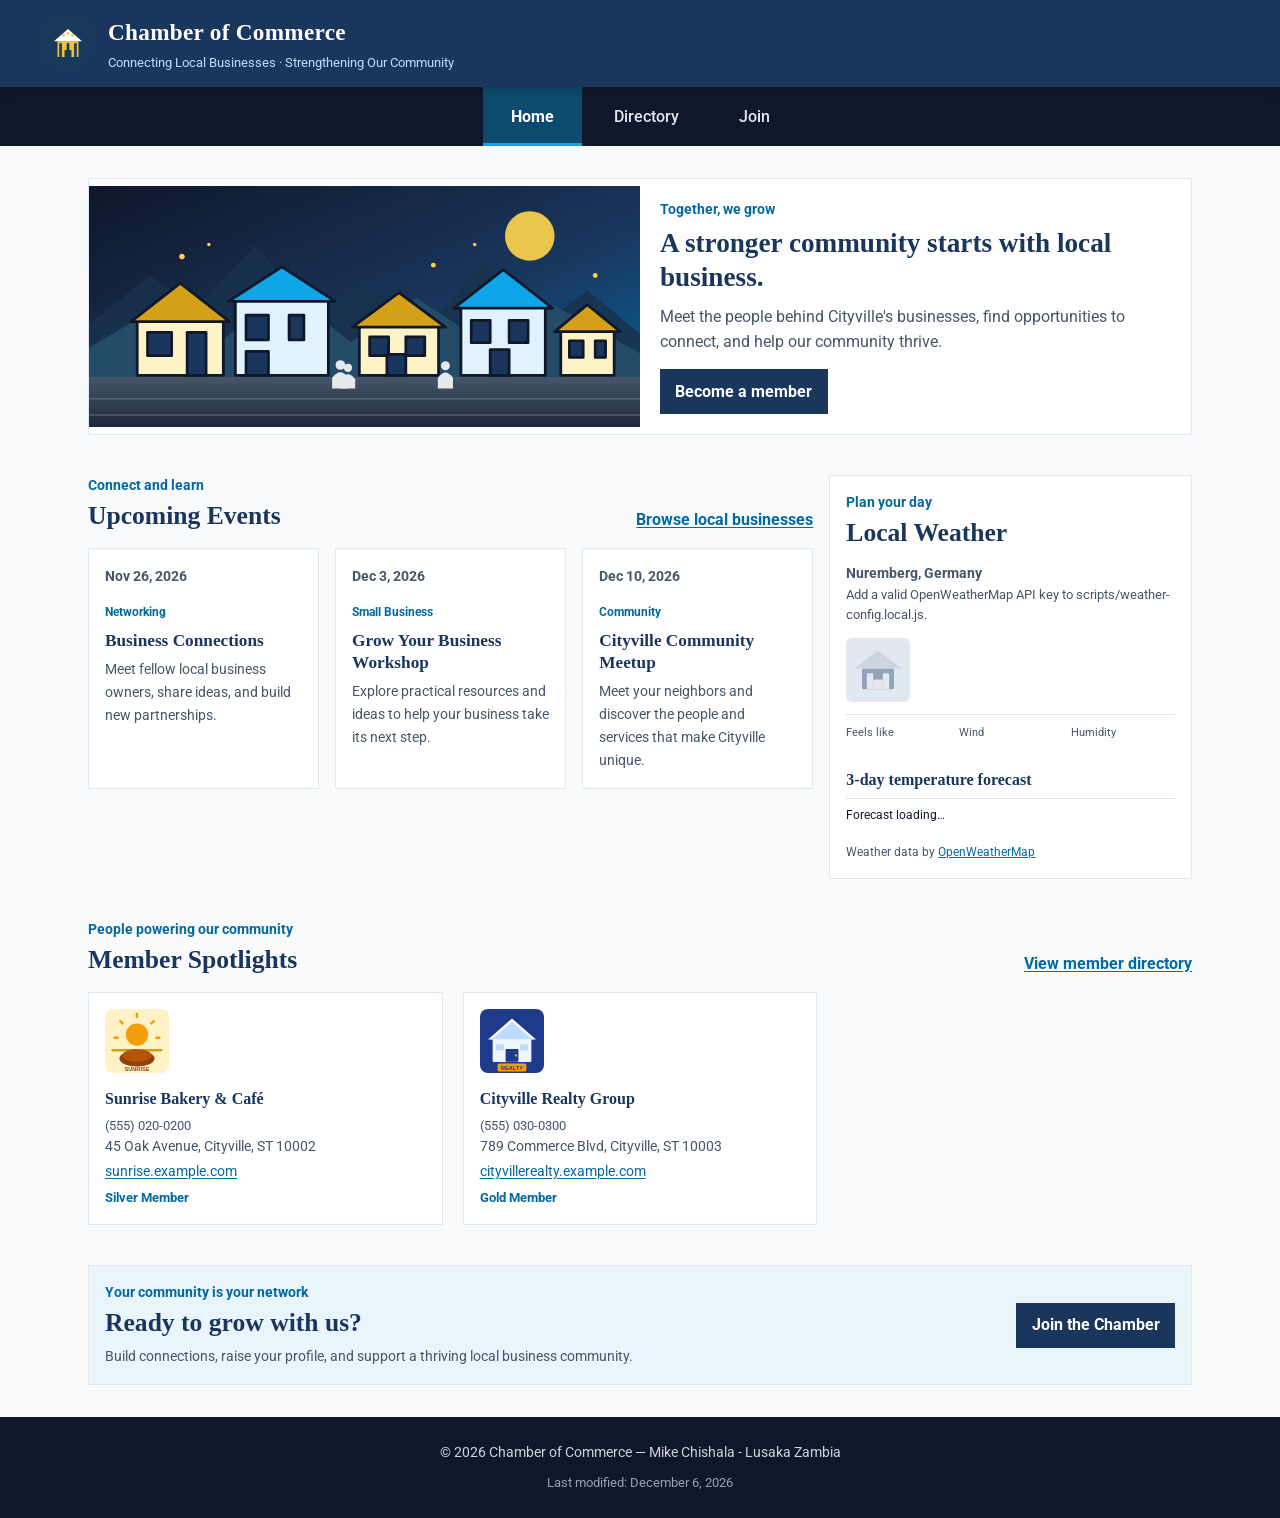
==== commit 28869c78: "working on the Chamber Membership Join Page and thank you page." ====
--- a/chamber/index.html
+++ b/chamber/index.html
@@ -44,6 +44,7 @@
 </head>
 
 <body>
+  <a class="skip-link" href="#main-content">Skip to main content</a>
   <header>
 
     <div class="header-brand">
@@ -66,10 +67,9 @@
     <a href="index.html" class="active" aria-current="page">Home</a>
     <a href="directory.html">Directory</a>
     <a href="join.html">Join</a>
-    <a href="discover.html">Discover</a>
   </nav>
 
-  <main class="home-main">
+  <main class="home-main" id="main-content">
 
     <section class="home-hero" aria-labelledby="welcome-heading">
       <img class="hero-image"
@@ -98,7 +98,7 @@
             <p class="section-eyebrow">Connect and learn</p>
             <h2 id="events-heading">Upcoming Events</h2>
           </div>
-          <a class="text-link" href="discover.html">Explore Cityville</a>
+          <a class="text-link" href="directory.html">Browse local businesses</a>
           
         </div>
 
--- a/chamber/styles/small.css
+++ b/chamber/styles/small.css
@@ -77,7 +77,8 @@
 
 a {
     color: var(--clr-secondary);
-    text-decoration: none
+    text-decoration: underline;
+    text-underline-offset: .12em
 }
 
 a:hover,
@@ -86,6 +87,24 @@
     text-decoration: underline;
     outline: 2px solid var(--clr-secondary);
     outline-offset: 2px
+}
+
+.skip-link {
+    position: absolute;
+    top: .5rem;
+    left: .5rem;
+    z-index: 200;
+    padding: .6rem .9rem;
+    transform: translateY(-160%);
+    border-radius: 4px;
+    background: var(--clr-white);
+    color: var(--clr-primary);
+    font-weight: 700;
+    text-decoration: none
+}
+
+.skip-link:focus {
+    transform: translateY(0)
 }
 
 h1,
@@ -492,6 +511,7 @@
     padding: .55rem .9rem;
     border: 1px solid var(--clr-primary);
     font-weight: 700;
+    text-decoration: none;
 }
 
 .button-gold,
@@ -771,3 +791,271 @@
 .button-light {
     flex-shrink: 0
 }
+
+.join-main {
+    max-width: 1200px;
+    margin: 0 auto
+}
+
+.join-introduction {
+    margin-bottom: .25rem
+}
+
+.join-introduction h1 {
+    color: var(--clr-primary);
+    font-size: 1.8rem;
+    margin-bottom: .35rem
+}
+
+.join-introduction>p:last-child {
+    color: var(--clr-text-muted)
+}
+
+.join-layout {
+    display: grid;
+    grid-template-columns: 1fr;
+    gap: 1.25rem
+}
+
+.join-form-section,
+.membership-section {
+    min-width: 0
+}
+
+.join-form-section h2,
+.membership-section h2 {
+    color: var(--clr-primary);
+    margin-bottom: .75rem;
+    font-size: 1.35rem
+}
+
+.join-form {
+    display: grid;
+    gap: .85rem;
+    padding: 1rem;
+    background: var(--clr-bg-card);
+    border: 1px solid var(--clr-border);
+    border-radius: var(--radius);
+    box-shadow: var(--shadow-sm)
+}
+
+.join-form label {
+    display: grid;
+    gap: .35rem;
+    color: var(--clr-primary);
+    font-size: .9rem;
+    font-weight: 700
+}
+
+.join-form input,
+.join-form select,
+.join-form textarea {
+    width: 100%;
+    min-height: 44px;
+    padding: .65rem .75rem;
+    border: 1px solid var(--clr-border-muted);
+    border-radius: 5px;
+    background: var(--clr-white);
+    color: var(--clr-text);
+    font: inherit;
+    font-weight: 400
+}
+
+.join-form textarea {
+    min-height: 120px;
+    resize: vertical
+}
+
+.join-form input:focus,
+.join-form select:focus,
+.join-form textarea:focus {
+    border-color: var(--clr-secondary);
+    outline: 2px solid var(--clr-accent);
+    outline-offset: 2px
+}
+
+.join-form input:invalid:not(:placeholder-shown) {
+    border-color: var(--clr-error-text)
+}
+
+.join-form .submit-button,
+.benefits-link,
+.dialog-close {
+    display: inline-flex;
+    align-items: center;
+    justify-content: center;
+    min-height: 44px;
+    padding: .55rem .75rem;
+    border: 0;
+    border-radius: 5px;
+    background: var(--clr-primary);
+    color: var(--clr-white);
+    font: inherit;
+    font-weight: 700;
+    cursor: pointer;
+    text-decoration: none
+}
+
+.join-form .submit-button {
+    margin-top: .25rem
+}
+
+.join-form .submit-button:hover,
+.join-form .submit-button:focus-visible,
+.benefits-link:hover,
+.benefits-link:focus-visible,
+.dialog-close:hover,
+.dialog-close:focus-visible {
+    background: var(--clr-link-hover);
+    color: var(--clr-white);
+    text-decoration: none
+}
+
+.membership-grid {
+    display: grid;
+    grid-template-columns: 1fr;
+    gap: .75rem
+}
+
+.membership-card {
+    padding: 1rem;
+    border: 1px solid var(--clr-border);
+    border-left: 5px solid var(--clr-accent);
+    border-radius: var(--radius);
+    background: var(--clr-bg-card);
+    box-shadow: var(--shadow-sm)
+}
+
+.membership-card:nth-child(2) {
+    border-left-color: #a16207
+}
+
+.membership-card:nth-child(3) {
+    border-left-color: #64748b
+}
+
+.membership-card:nth-child(4) {
+    border-left-color: var(--clr-gold)
+}
+
+.membership-card h3 {
+    color: var(--clr-primary);
+    font-size: 1.1rem;
+    margin-bottom: .35rem
+}
+
+.membership-card p {
+    color: var(--clr-text-muted);
+    font-size: .88rem
+}
+
+.membership-card .membership-label {
+    color: var(--clr-secondary);
+    font-size: .72rem;
+    font-weight: 700;
+    text-transform: uppercase;
+    letter-spacing: .5px
+}
+
+.membership-cost {
+    color: var(--clr-primary) !important;
+    font-size: 1.15rem !important;
+    font-weight: 700
+}
+
+.membership-cost span {
+    color: var(--clr-text-muted);
+    font-size: .75rem;
+    font-weight: 400
+}
+
+.benefits-link {
+    margin-top: .75rem
+}
+
+dialog {
+    width: min(90%, 460px);
+    margin: auto;
+    padding: 1.25rem;
+    border: 1px solid var(--clr-border);
+    border-radius: var(--radius);
+    color: var(--clr-text);
+    box-shadow: var(--shadow-md)
+}
+
+dialog::backdrop {
+    background: rgb(15 23 42 / .65)
+}
+
+dialog h2 {
+    color: var(--clr-primary);
+    margin-bottom: .75rem
+}
+
+dialog ul {
+    margin: 0 0 1rem 1.25rem
+}
+
+.dialog-close {
+    padding: .55rem .9rem
+}
+
+.thank-you-main {
+    max-width: 720px;
+    margin: 0 auto
+}
+
+.thank-you-card {
+    padding: 1.25rem;
+    border: 1px solid var(--clr-border);
+    border-radius: var(--radius);
+    background: var(--clr-bg-card);
+    box-shadow: var(--shadow-sm)
+}
+
+.thank-you-card h1 {
+    color: var(--clr-primary);
+    font-size: 1.8rem;
+    margin-bottom: .5rem
+}
+
+.thank-you-card>p:not(.section-eyebrow) {
+    color: var(--clr-text-muted);
+    margin-bottom: 1rem
+}
+
+.thank-you-fields {
+    display: grid;
+    grid-template-columns: minmax(7rem, 1fr) 2fr;
+    gap: .5rem;
+    margin: 0 0 1.25rem;
+    padding: 1rem;
+    background: var(--clr-bg-page);
+    border-radius: 5px
+}
+
+.thank-you-fields dt {
+    color: var(--clr-text-muted);
+    font-weight: 700
+}
+
+.thank-you-fields dd {
+    overflow-wrap: anywhere
+}
+
+.membership-card {
+    animation: membership-enter .6s ease both
+}
+
+.membership-card:nth-child(2) { animation-delay: .08s }
+.membership-card:nth-child(3) { animation-delay: .16s }
+.membership-card:nth-child(4) { animation-delay: .24s }
+
+@keyframes membership-enter {
+    from { opacity: 0; transform: translateY(12px) }
+    to { opacity: 1; transform: translateY(0) }
+}
+
+@media (prefers-reduced-motion: reduce) {
+    .membership-card { animation: none }
+}
--- a/chamber/styles/larger.css
+++ b/chamber/styles/larger.css
@@ -174,4 +174,30 @@
         height: 100px
     }
 
+}
+
+@media screen and (min-width:768px) {
+    .join-layout {
+        grid-template-columns: minmax(0, 1.55fr) minmax(280px, 1fr);
+        align-items: start;
+        gap: 2rem
+    }
+
+    .join-form {
+        padding: 1.25rem
+    }
+
+    .membership-grid {
+        grid-template-columns: 1fr
+    }
+
+    .thank-you-card {
+        padding: 2rem
+    }
+}
+
+@media screen and (min-width:1024px) {
+    .membership-grid {
+        grid-template-columns: repeat(2, minmax(0, 1fr))
+    }
 }
